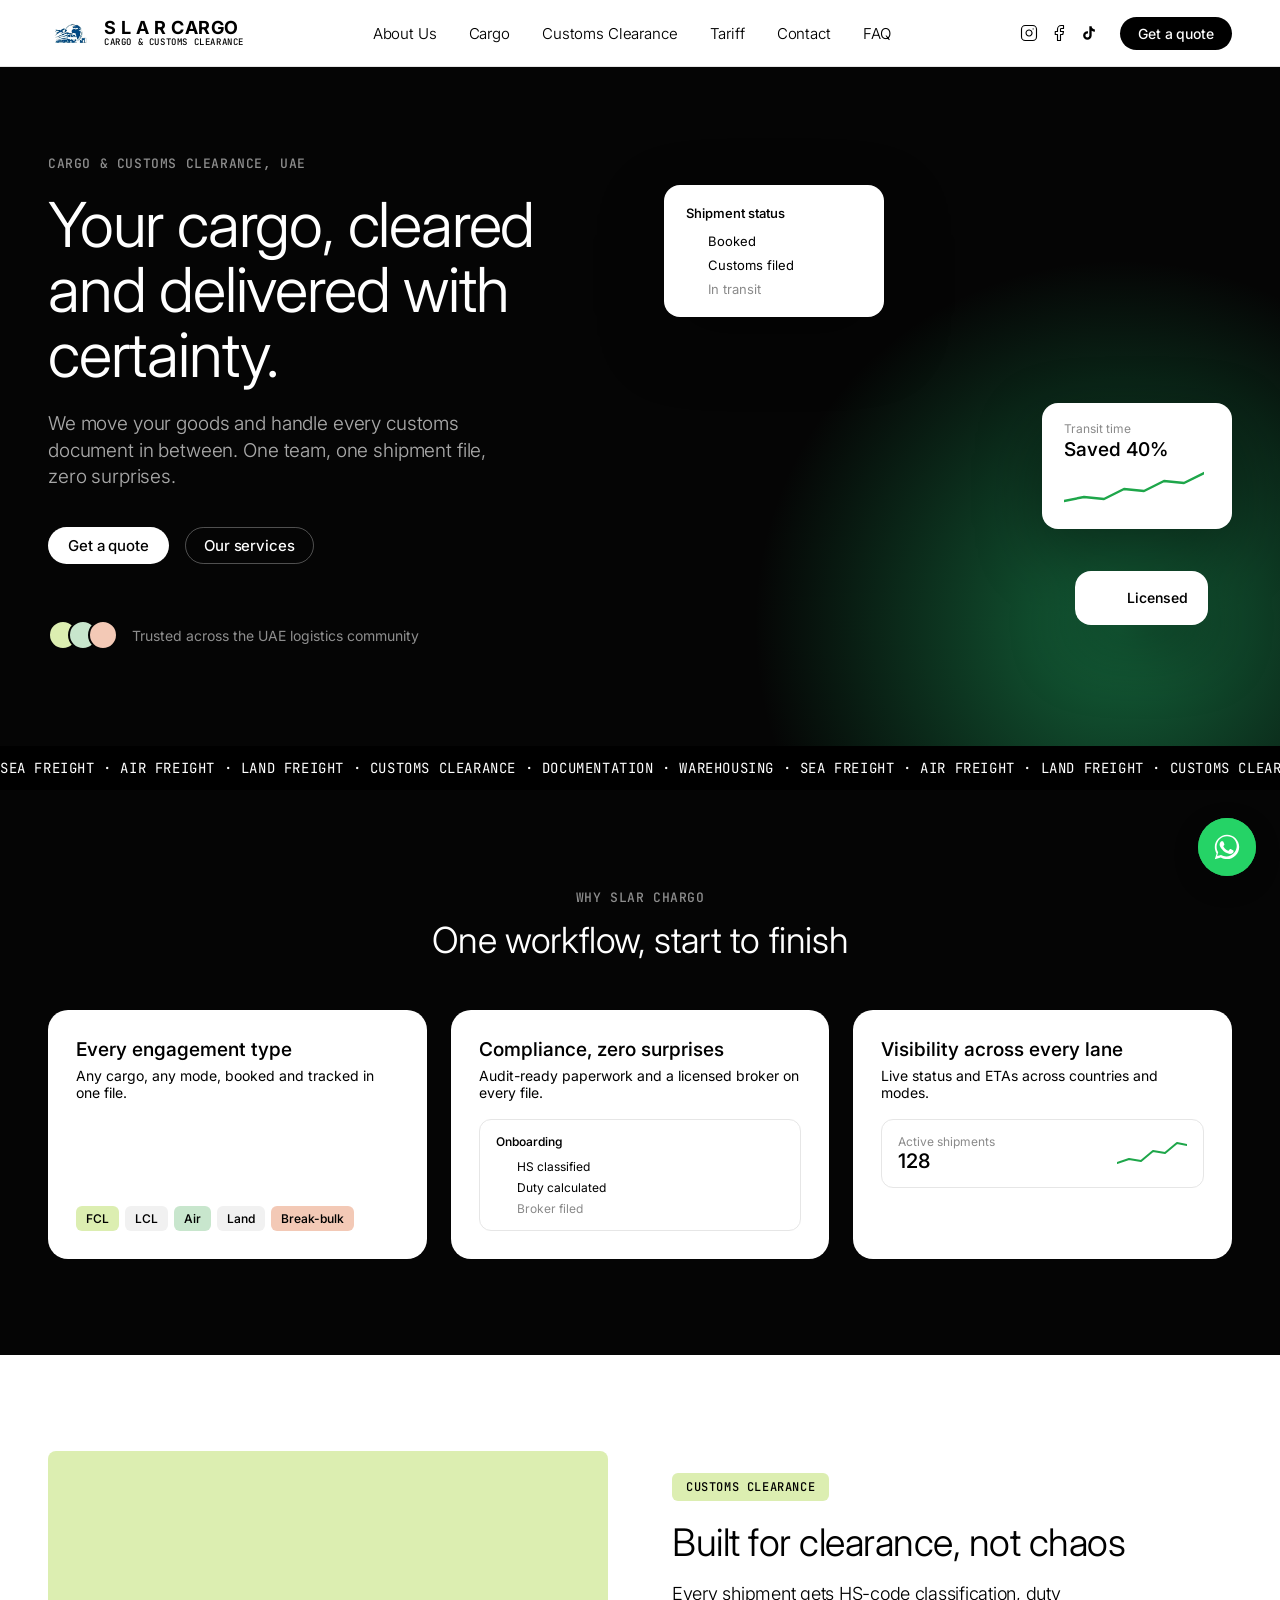
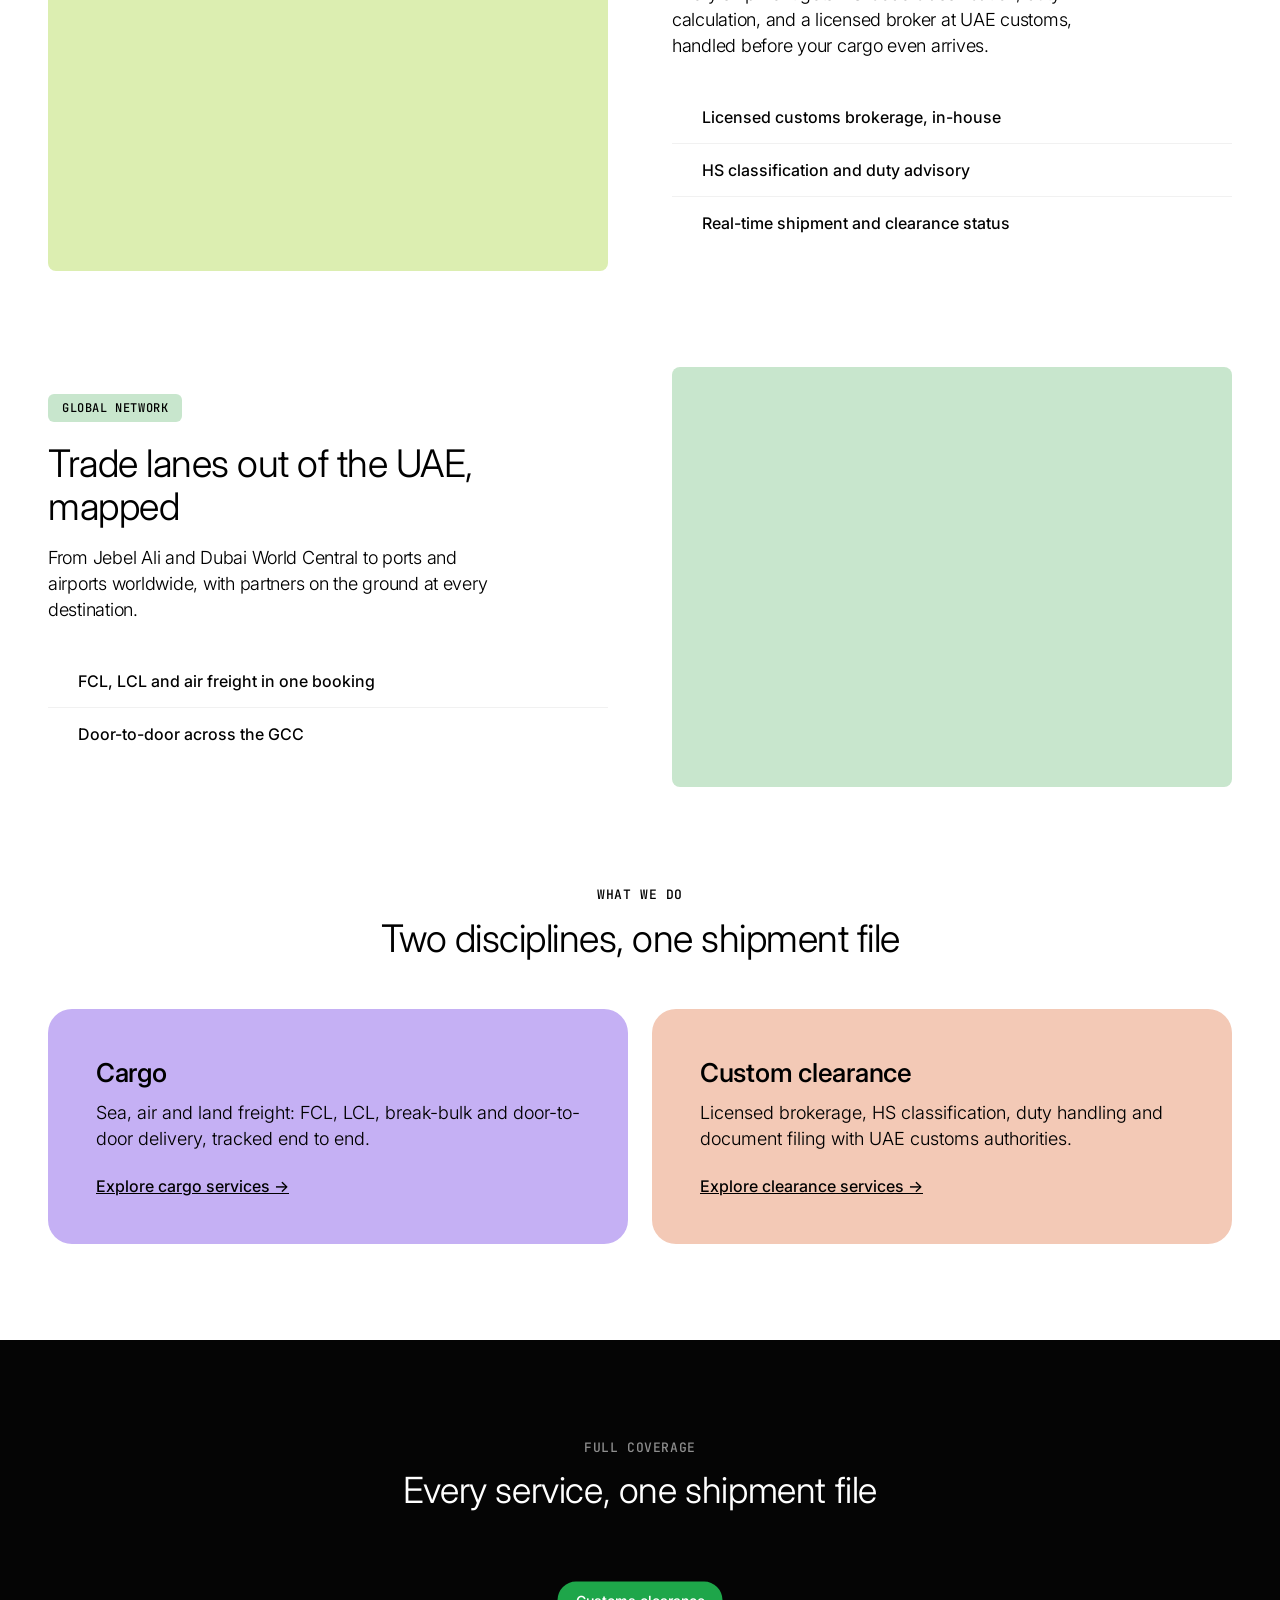
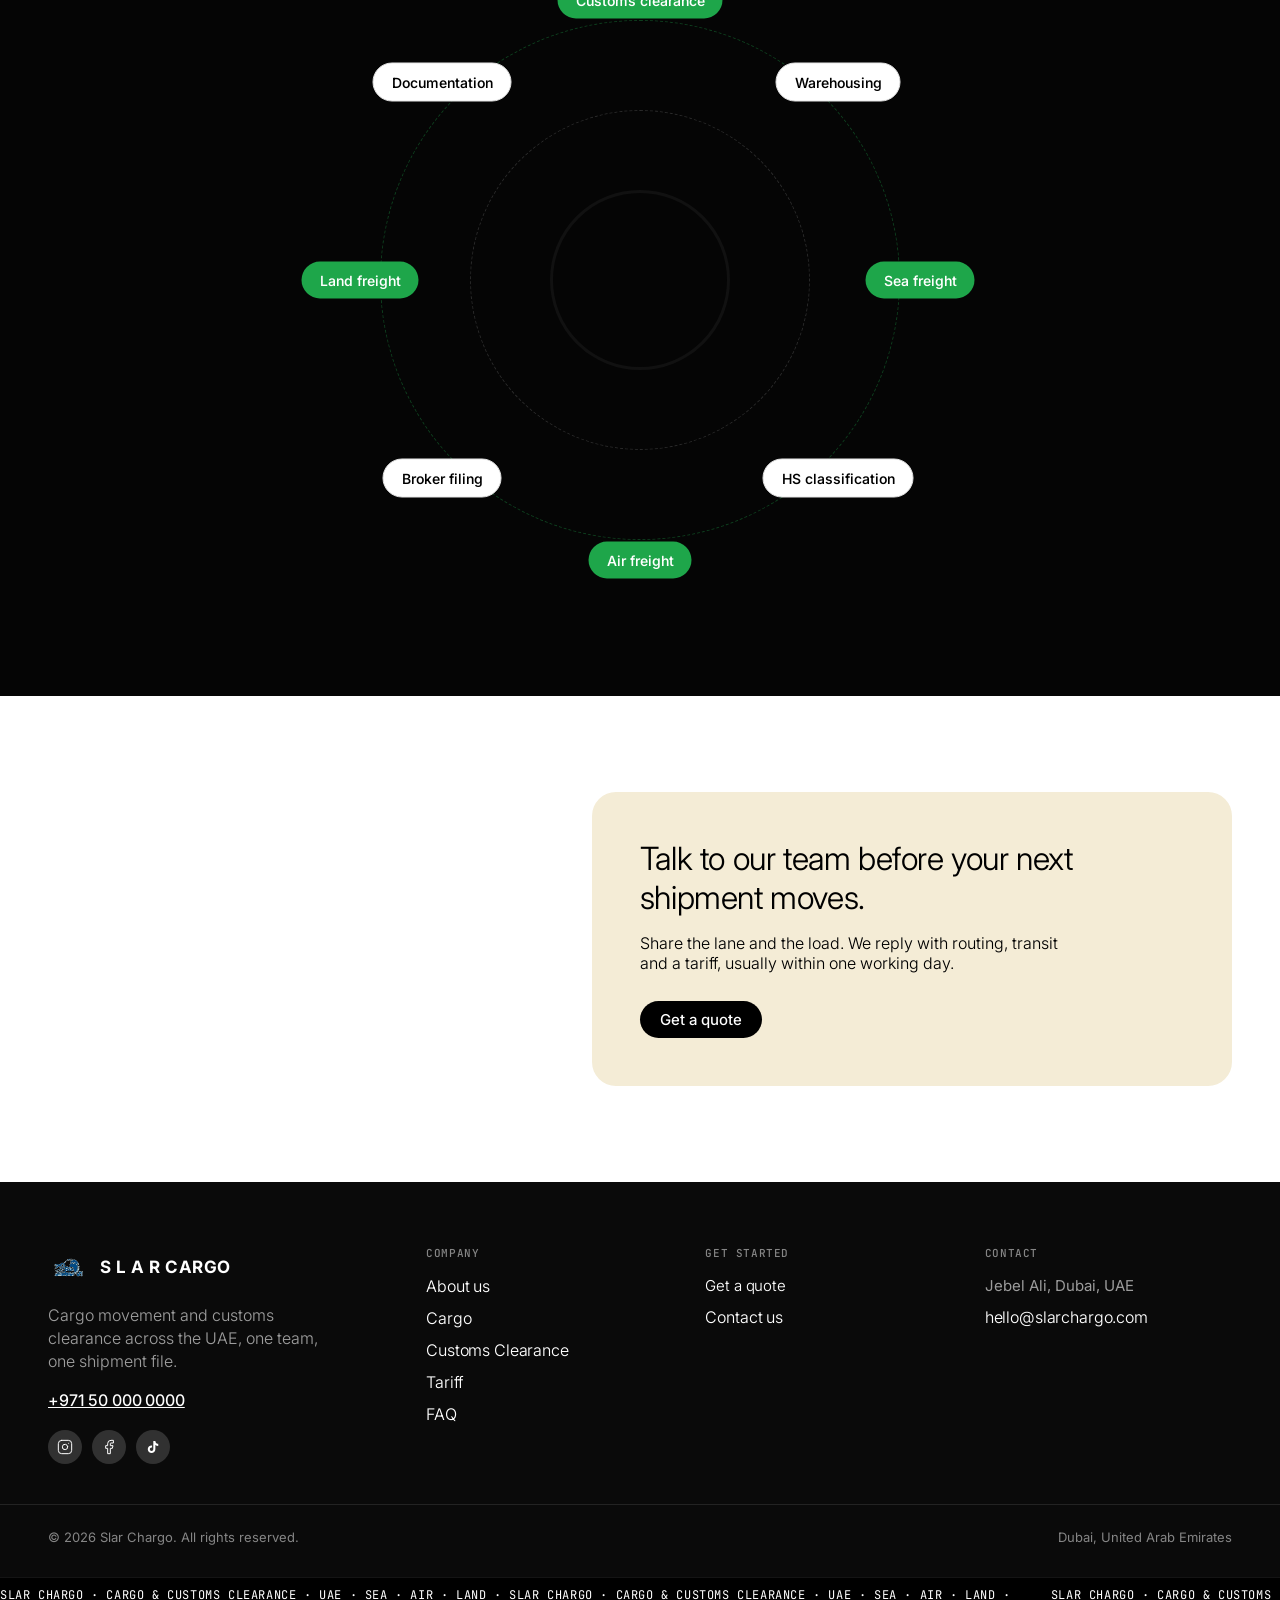
==== index.html @ 26d79491 "Slar Chargo — cargo & customs clearance site (Dubai, UAE) Static conversion of the Slar Chargo desig" ====
<!DOCTYPE html>
<html lang="en">
<head>
<meta charset="utf-8">
<meta name="viewport" content="width=device-width, initial-scale=1">
<meta http-equiv="X-UA-Compatible" content="IE=edge">

<!-- ===== Primary SEO (Google · Bing · Safari) ===== -->
<title>Slar Chargo | Cargo Shipping &amp; Customs Clearance in Dubai, UAE</title>
<meta name="description" content="Sea, air and land freight forwarding plus licensed customs clearance across Dubai and the UAE. One team, one shipment file. Get a fast quote today.">
<meta name="keywords" content="cargo Dubai, customs clearance Dubai, freight forwarder UAE, sea freight Dubai, air freight Dubai, land freight GCC, customs broker UAE, Jebel Ali cargo, import export Dubai, HS classification UAE, LCL FCL Dubai, door to door cargo UAE">
<meta name="author" content="Slar Chargo">
<meta name="robots" content="index, follow, max-image-preview:large, max-snippet:-1, max-video-preview:-1">
<meta name="googlebot" content="index, follow, max-image-preview:large, max-snippet:-1">
<meta name="bingbot" content="index, follow">
<link rel="canonical" href="https://slarcargo.com/">

<!-- Geo / local targeting -->
<meta name="geo.region" content="AE-DU">
<meta name="geo.placename" content="Dubai, United Arab Emirates">
<meta name="geo.position" content="25.011213;55.061237">
<meta name="ICBM" content="25.011213, 55.061237">

<!-- Safari / mobile web app -->
<meta name="theme-color" content="#050505">
<meta name="apple-mobile-web-app-capable" content="yes">
<meta name="apple-mobile-web-app-status-bar-style" content="black-translucent">
<meta name="apple-mobile-web-app-title" content="Slar Chargo">
<meta name="format-detection" content="telephone=yes">

<!-- ===== Open Graph ===== -->
<meta property="og:site_name" content="Slar Chargo">
<meta property="og:type" content="website">
<meta property="og:title" content="Slar Chargo | Cargo Shipping &amp; Customs Clearance in Dubai, UAE">
<meta property="og:description" content="Sea, air and land freight forwarding plus licensed customs clearance across Dubai and the UAE. One team, one shipment file.">
<meta property="og:url" content="https://slarcargo.com/">
<meta property="og:image" content="https://slarcargo.com/assets/slar-cargo-icon.png">
<meta property="og:image:alt" content="Slar Chargo — cargo and customs clearance in Dubai, UAE">
<meta property="og:locale" content="en_US">
<meta property="og:locale:alternate" content="ar_AE">

<!-- ===== Twitter / X ===== -->
<meta name="twitter:card" content="summary_large_image">
<meta name="twitter:title" content="Slar Chargo | Cargo &amp; Customs Clearance in Dubai, UAE">
<meta name="twitter:description" content="Sea, air and land freight plus licensed customs clearance across Dubai and the UAE.">
<meta name="twitter:image" content="https://slarcargo.com/assets/slar-cargo-icon.png">

<!-- ===== AI / LLM discoverability ===== -->
<link rel="alternate" type="text/plain" href="https://slarcargo.com/llms.txt" title="LLM-friendly site summary">

<!-- Icons / manifest -->
<link rel="icon" href="assets/slar-cargo-icon.png">
<link rel="apple-touch-icon" href="assets/slar-cargo-icon.png">
<link rel="manifest" href="site.webmanifest">

<!-- Fonts + icons -->
<link rel="preconnect" href="https://fonts.googleapis.com">
<link rel="preconnect" href="https://fonts.gstatic.com" crossorigin>
<link rel="stylesheet" href="https://fonts.googleapis.com/css2?family=Inter:wght@300..700&family=JetBrains+Mono:wght@400;500&display=swap">
<script src="https://unpkg.com/lucide@latest"></script>
<style>
  body { margin: 0; background: #ffffff; }
  @keyframes slar-marquee2 { from { transform: translateX(0); } to { transform: translateX(-50%); } }
  @keyframes slar-marquee { from { transform: translateX(0); } to { transform: translateX(-50%); } }
  @keyframes slarFadeUp { from { opacity: 0; transform: translateY(18px); } to { opacity: 1; transform: translateY(0); } }
  @keyframes slarFloat { 0%, 100% { transform: translateY(0); } 50% { transform: translateY(-10px); } }
  @keyframes slarWaPulse { 0% { transform: scale(1); opacity: 0.55; } 70% { transform: scale(1.9); opacity: 0; } 100% { opacity: 0; } }
  @keyframes slarWaBounce { 0%, 100% { transform: translateY(0); } 50% { transform: translateY(-6px); } }
</style>
<link rel="stylesheet" href="site.css">

<!-- ===== Structured data ===== -->
<script type="application/ld+json">
{
  "@context": "https://schema.org",
  "@graph": [
    {
      "@type": "Organization",
      "@id": "https://slarcargo.com/#org",
      "name": "Slar Chargo",
      "url": "https://slarcargo.com/",
      "logo": "https://slarcargo.com/assets/slar-cargo-icon.png",
      "description": "Cargo movement and customs clearance across the UAE — one team, one shipment file.",
      "email": "hello@slarchargo.com",
      "telephone": "+971-50-000-0000",
      "areaServed": ["AE", "GCC"],
      "sameAs": []
    },
    {
      "@type": ["MovingCompany", "LocalBusiness"],
      "@id": "https://slarcargo.com/#business",
      "name": "Slar Chargo",
      "url": "https://slarcargo.com/",
      "image": "https://slarcargo.com/assets/slar-cargo-icon.png",
      "priceRange": "$$",
      "telephone": "+971-50-000-0000",
      "email": "hello@slarchargo.com",
      "address": {
        "@type": "PostalAddress",
        "streetAddress": "Jebel Ali Free Zone",
        "addressLocality": "Dubai",
        "addressRegion": "Dubai",
        "addressCountry": "AE"
      },
      "geo": { "@type": "GeoCoordinates", "latitude": 25.011213, "longitude": 55.061237 },
      "areaServed": [
        { "@type": "City", "name": "Dubai" },
        { "@type": "Country", "name": "United Arab Emirates" }
      ]
    },
    {
      "@type": "WebSite",
      "@id": "https://slarcargo.com/#website",
      "url": "https://slarcargo.com/",
      "name": "Slar Chargo",
      "publisher": { "@id": "https://slarcargo.com/#org" },
      "inLanguage": "en"
    }
  ]
}
</script>
</head>

<body>
<div class="sc-page" style="font-family:'Inter',system-ui,sans-serif;background:#ffffff;color:#000000">

  <!-- ===== NAV ===== -->
  <nav class="sc-nav" style="position:sticky;top:0;z-index:50;background:#ffffff;border-bottom:1px solid #e6e6e6;font-family:'Inter',system-ui,sans-serif;min-height:56px;display:flex;align-items:center">
    <div style="max-width:1280px;margin:0 auto;padding:10px 48px;width:100%;box-sizing:border-box;display:flex;align-items:center;justify-content:space-between;gap:24px;flex-wrap:wrap">
      <a href="index.html" class="sc-brand" style="display:flex;align-items:center;gap:10px;text-decoration:none;color:#000000">
        <img src="assets/slar-cargo-icon-transparent.png" alt="Slar Chargo" style="width:46px;height:46px;object-fit:contain;flex-shrink:0" />
        <div style="display:flex;flex-direction:column;line-height:1.1">
          <span style="font-size:18px;font-weight:700;letter-spacing:0.5px;color:#000000">S L A R CARGO</span>
          <span style="font-family:'JetBrains Mono',monospace;font-size:9px;font-weight:500;letter-spacing:0.6px;color:#000000;text-transform:uppercase">Cargo &amp; Customs Clearance</span>
        </div>
      </a>
      <button class="sc-nav-toggle" aria-label="Toggle menu" aria-expanded="false"><span></span><span></span><span></span></button>
      <div class="sc-nav-links" style="display:flex;align-items:center;gap:32px;flex-wrap:wrap">
        <a href="about.html" style="font-size:15px;font-weight:330;letter-spacing:-0.14px;color:#000000;text-decoration:none">About Us</a>
        <a href="cargo.html" style="font-size:15px;font-weight:330;letter-spacing:-0.14px;color:#000000;text-decoration:none">Cargo</a>
        <a href="customs-clearance.html" style="font-size:15px;font-weight:330;letter-spacing:-0.14px;color:#000000;text-decoration:none">Customs Clearance</a>
        <a href="tariff.html" style="font-size:15px;font-weight:330;letter-spacing:-0.14px;color:#000000;text-decoration:none">Tariff</a>
        <a href="contact.html" style="font-size:15px;font-weight:330;letter-spacing:-0.14px;color:#000000;text-decoration:none">Contact</a>
        <a href="faq.html" style="font-size:15px;font-weight:330;letter-spacing:-0.14px;color:#000000;text-decoration:none">FAQ</a>
      </div>
      <div class="sc-nav-actions" style="display:flex;align-items:center;gap:22px">
        <div style="display:flex;align-items:center;gap:12px">
          <a href="#" target="_blank" rel="noopener" aria-label="Instagram" style="color:#000000;display:flex"><svg width="18" height="18" viewBox="0 0 24 24" fill="none" stroke="currentColor" stroke-width="1.5" stroke-linecap="round" stroke-linejoin="round"><rect x="2" y="2" width="20" height="20" rx="5" ry="5"></rect><path d="M16 11.37A4 4 0 1 1 12.63 8 4 4 0 0 1 16 11.37z"></path><line x1="17.5" y1="6.5" x2="17.51" y2="6.5"></line></svg></a>
          <a href="#" target="_blank" rel="noopener" aria-label="Facebook" style="color:#000000;display:flex"><svg width="18" height="18" viewBox="0 0 24 24" fill="none" stroke="currentColor" stroke-width="1.5" stroke-linecap="round" stroke-linejoin="round"><path d="M18 2h-3a5 5 0 0 0-5 5v3H7v4h3v8h4v-8h3l1-4h-4V7a1 1 0 0 1 1-1h3z"></path></svg></a>
          <a href="#" target="_blank" rel="noopener" aria-label="TikTok" style="color:#000000;display:flex"><svg width="18" height="18" viewBox="0 0 24 24" fill="currentColor"><path d="M16.6 5.82s.51.5 0 0A4.278 4.278 0 0 1 15.54 3h-3.09v12.4a2.592 2.592 0 0 1-2.59 2.5c-1.42 0-2.6-1.16-2.6-2.6 0-1.72 1.66-3.01 3.37-2.48V9.66c-3.45-.46-6.47 2.22-6.47 5.64 0 3.33 2.76 5.7 5.69 5.7 3.14 0 5.69-2.55 5.69-5.7V9.01a7.35 7.35 0 0 0 4.3 1.38V7.3s-1.88.09-3.24-1.48z"></path></svg></a>
        </div>
        <a href="quote.html" style="display:inline-flex;align-items:center;background:#000000;color:#ffffff;padding:8px 18px;border-radius:50px;font-size:14px;font-weight:480;letter-spacing:-0.1px;text-decoration:none;white-space:nowrap">Get a quote</a>
      </div>
    </div>
  </nav>

  <!-- ===== HERO ===== -->
  <section style="position:relative;overflow:hidden;background:#050505;padding:88px 48px 96px">
    <div style="position:absolute;right:-220px;bottom:-260px;width:760px;height:760px;border-radius:9999px;background:radial-gradient(circle, rgba(35,190,110,0.5), rgba(35,190,110,0) 68%);pointer-events:none"></div>
    <div style="max-width:1280px;margin:0 auto;position:relative;display:grid;grid-template-columns:1fr 1fr;gap:48px;align-items:center">
      <div style="animation:slarFadeUp 0.7s ease both">
        <div style="font-family:'JetBrains Mono',monospace;font-size:13px;font-weight:500;letter-spacing:0.6px;text-transform:uppercase;color:rgba(255,255,255,0.55);margin-bottom:20px">Cargo &amp; Customs Clearance, UAE</div>
        <h1 style="font-size:62px;font-weight:340;line-height:1.05;letter-spacing:-1.2px;color:#ffffff;margin:0 0 24px;max-width:560px">Your cargo, cleared and delivered with certainty.</h1>
        <p style="font-size:19px;font-weight:330;line-height:1.4;letter-spacing:-0.14px;color:rgba(255,255,255,0.65);max-width:460px;margin:0 0 36px">We move your goods and handle every customs document in between. One team, one shipment file, zero surprises.</p>
        <div style="display:flex;gap:16px;flex-wrap:wrap">
          <a href="quote.html" style="background:#ffffff;color:#000000;padding:9px 20px;border-radius:50px;font-size:15px;font-weight:480;letter-spacing:-0.1px;text-decoration:none">Get a quote</a>
          <a href="cargo.html" style="background:transparent;color:#ffffff;padding:8px 18px;border-radius:50px;font-size:15px;font-weight:480;letter-spacing:-0.1px;text-decoration:none;border:1px solid rgba(255,255,255,0.3)">Our services</a>
        </div>
        <div style="margin-top:56px;display:flex;align-items:center;gap:14px">
          <div style="display:flex">
            <div style="width:30px;height:30px;border-radius:9999px;background:#dceeb1;border:2px solid #050505;display:flex;align-items:center;justify-content:center"><i data-lucide="ship" style="width:14px;height:14px;color:#050505"></i></div>
            <div style="width:30px;height:30px;border-radius:9999px;background:#c8e6cd;border:2px solid #050505;margin-left:-10px;display:flex;align-items:center;justify-content:center"><i data-lucide="stamp" style="width:14px;height:14px;color:#050505"></i></div>
            <div style="width:30px;height:30px;border-radius:9999px;background:#f3c9b6;border:2px solid #050505;margin-left:-10px;display:flex;align-items:center;justify-content:center"><i data-lucide="truck" style="width:14px;height:14px;color:#050505"></i></div>
          </div>
          <span style="font-size:14px;color:rgba(255,255,255,0.55)">Trusted across the UAE logistics community</span>
        </div>
      </div>
      <div style="position:relative;height:460px;animation:slarFadeUp 0.9s ease both;animation-delay:0.12s">
        <div style="position:absolute;inset:36px 40px 36px 10px;border-radius:24px;overflow:hidden">
          <img src="https://images.unsplash.com/photo-1494412574643-ff11b0a5c1c3?w=1200&q=80&auto=format&fit=crop" onerror="this.style.display='none'" alt="Container port, UAE" style="width:100%;height:100%;object-fit:cover;display:block;filter:brightness(0.85)" />
        </div>
        <div style="position:absolute;top:12px;left:0;background:#ffffff;border-radius:16px;padding:20px 22px;width:220px;box-shadow:0 24px 64px rgba(0,0,0,0.35);animation:slarFloat 5s ease-in-out infinite">
          <div style="font-size:13px;font-weight:540;margin-bottom:12px;white-space:nowrap">Shipment status</div>
          <div style="display:flex;flex-direction:column;gap:8px">
            <div style="display:flex;align-items:center;gap:8px"><i data-lucide="check-circle-2" style="width:14px;height:14px;color:#1ea64a;flex-shrink:0"></i><span style="font-size:13px;color:#000000;white-space:nowrap">Booked</span></div>
            <div style="display:flex;align-items:center;gap:8px"><i data-lucide="check-circle-2" style="width:14px;height:14px;color:#1ea64a;flex-shrink:0"></i><span style="font-size:13px;color:#000000;white-space:nowrap">Customs filed</span></div>
            <div style="display:flex;align-items:center;gap:8px"><i data-lucide="circle" style="width:14px;height:14px;color:#c9c9c9;flex-shrink:0"></i><span style="font-size:13px;color:#8a8a8a;white-space:nowrap">In transit</span></div>
          </div>
        </div>
        <div style="position:absolute;top:230px;right:0;background:#ffffff;border-radius:16px;padding:18px 22px;width:190px;box-shadow:0 24px 64px rgba(0,0,0,0.35);animation:slarFloat 6s ease-in-out infinite;animation-delay:0.4s">
          <div style="font-size:12px;color:#8a8a8a;margin-bottom:2px">Transit time</div>
          <div style="font-size:19px;font-weight:540;margin-bottom:10px">Saved 40%</div>
          <svg width="140" height="36" viewBox="0 0 140 36" fill="none"><polyline points="0,30 20,26 40,28 60,18 80,20 100,10 120,12 140,2" stroke="#1ea64a" stroke-width="2.5" fill="none" stroke-linecap="round" stroke-linejoin="round"></polyline></svg>
        </div>
        <div style="position:absolute;bottom:8px;right:24px;background:#ffffff;border-radius:16px;padding:16px 20px;box-shadow:0 24px 64px rgba(0,0,0,0.35);display:flex;align-items:center;gap:10px;animation:slarFloat 5.5s ease-in-out infinite;animation-delay:0.2s">
          <i data-lucide="badge-check" style="width:22px;height:22px;color:#1ea64a"></i>
          <span style="font-size:14px;font-weight:540">Licensed</span>
        </div>
      </div>
    </div>
  </section>

  <!-- ===== MARQUEE ===== -->
  <div style="background:#000000;height:44px;display:flex;align-items:center;overflow:hidden;white-space:nowrap">
    <div style="display:flex;animation:slar-marquee2 24s linear infinite;flex-shrink:0">
      <span style="font-family:'JetBrains Mono',monospace;font-size:14px;letter-spacing:0.6px;color:#ffffff;text-transform:uppercase;padding-right:48px">SEA FREIGHT · AIR FREIGHT · LAND FREIGHT · CUSTOMS CLEARANCE · DOCUMENTATION · WAREHOUSING · SEA FREIGHT · AIR FREIGHT · LAND FREIGHT · CUSTOMS CLEARANCE · DOCUMENTATION · WAREHOUSING ·</span>
      <span style="font-family:'JetBrains Mono',monospace;font-size:14px;letter-spacing:0.6px;color:#ffffff;text-transform:uppercase;padding-right:48px">SEA FREIGHT · AIR FREIGHT · LAND FREIGHT · CUSTOMS CLEARANCE · DOCUMENTATION · WAREHOUSING · SEA FREIGHT · AIR FREIGHT · LAND FREIGHT · CUSTOMS CLEARANCE · DOCUMENTATION · WAREHOUSING ·</span>
    </div>
  </div>

  <!-- ===== WHY / ONE WORKFLOW ===== -->
  <section style="background:#050505;padding:96px 48px">
    <div style="max-width:1280px;margin:0 auto">
      <div style="text-align:center;margin-bottom:48px">
        <span style="font-family:'JetBrains Mono',monospace;font-size:13px;font-weight:500;letter-spacing:0.6px;text-transform:uppercase;color:rgba(255,255,255,0.55)">Why Slar Chargo</span>
        <h2 style="font-size:36px;font-weight:340;letter-spacing:-0.4px;margin:12px 0 0;color:#ffffff">One workflow, start to finish</h2>
      </div>
      <div style="display:grid;grid-template-columns:1fr 1fr 1fr;gap:24px">
        <div style="background:#ffffff;border-radius:20px;padding:28px;min-height:220px;display:flex;flex-direction:column;justify-content:space-between">
          <div>
            <div style="font-size:19px;font-weight:540;margin-bottom:6px">Every engagement type</div>
            <div style="font-size:14px;color:#000000">Any cargo, any mode, booked and tracked in one file.</div>
          </div>
          <div style="display:flex;flex-wrap:wrap;gap:6px;margin-top:16px">
            <span style="background:#dceeb1;padding:5px 10px;border-radius:6px;font-size:12px;font-weight:540">FCL</span>
            <span style="background:#f1f1f1;padding:5px 10px;border-radius:6px;font-size:12px;font-weight:540">LCL</span>
            <span style="background:#c8e6cd;padding:5px 10px;border-radius:6px;font-size:12px;font-weight:540">Air</span>
            <span style="background:#f1f1f1;padding:5px 10px;border-radius:6px;font-size:12px;font-weight:540">Land</span>
            <span style="background:#f3c9b6;padding:5px 10px;border-radius:6px;font-size:12px;font-weight:540">Break-bulk</span>
          </div>
        </div>
        <div style="background:#ffffff;border-radius:20px;padding:28px;min-height:220px">
          <div style="font-size:19px;font-weight:540;margin-bottom:6px">Compliance, zero surprises</div>
          <div style="font-size:14px;color:#000000;margin-bottom:18px">Audit-ready paperwork and a licensed broker on every file.</div>
          <div style="border:1px solid #e6e6e6;border-radius:12px;padding:14px 16px">
            <div style="font-size:12px;font-weight:540;margin-bottom:10px">Onboarding</div>
            <div style="display:flex;flex-direction:column;gap:6px">
              <div style="display:flex;align-items:center;gap:8px"><i data-lucide="check-circle-2" style="width:13px;height:13px;color:#1ea64a"></i><span style="font-size:12px">HS classified</span></div>
              <div style="display:flex;align-items:center;gap:8px"><i data-lucide="check-circle-2" style="width:13px;height:13px;color:#1ea64a"></i><span style="font-size:12px">Duty calculated</span></div>
              <div style="display:flex;align-items:center;gap:8px"><i data-lucide="circle" style="width:13px;height:13px;color:#c9c9c9"></i><span style="font-size:12px;color:#8a8a8a">Broker filed</span></div>
            </div>
          </div>
        </div>
        <div style="background:#ffffff;border-radius:20px;padding:28px;min-height:220px">
          <div style="font-size:19px;font-weight:540;margin-bottom:6px">Visibility across every lane</div>
          <div style="font-size:14px;color:#000000;margin-bottom:18px">Live status and ETAs across countries and modes.</div>
          <div style="border:1px solid #e6e6e6;border-radius:12px;padding:14px 16px;display:flex;align-items:center;justify-content:space-between">
            <div>
              <div style="font-size:12px;color:#8a8a8a">Active shipments</div>
              <div style="font-size:20px;font-weight:540">128</div>
            </div>
            <svg width="70" height="30" viewBox="0 0 70 30" fill="none"><polyline points="0,24 12,20 24,22 36,12 48,14 60,4 70,6" stroke="#1ea64a" stroke-width="2" fill="none" stroke-linecap="round" stroke-linejoin="round"></polyline></svg>
          </div>
        </div>
      </div>
    </div>
  </section>

  <!-- ===== CUSTOMS FEATURE ===== -->
  <section style="max-width:1280px;margin:0 auto;padding:96px 48px;display:grid;grid-template-columns:1fr 1fr;gap:64px;align-items:center">
    <div style="width:100%;height:420px;border-radius:8px;overflow:hidden;background:#dceeb1"><img src="https://images.unsplash.com/photo-1450101499163-c8848c66ca85?w=1200&q=80&auto=format&fit=crop" onerror="this.style.display='none'" alt="Clearance documents at UAE customs desk" style="width:100%;height:100%;object-fit:cover;display:block" /></div>
    <div>
      <span style="display:inline-block;background:#dceeb1;padding:6px 14px;border-radius:6px;font-family:'JetBrains Mono',monospace;font-size:12px;font-weight:500;letter-spacing:0.6px;text-transform:uppercase;margin-bottom:20px">Customs Clearance</span>
      <h2 style="font-size:38px;font-weight:340;letter-spacing:-0.5px;line-height:1.15;margin:0 0 16px">Built for clearance, not chaos</h2>
      <p style="font-size:18px;font-weight:320;line-height:1.45;letter-spacing:-0.26px;color:#000000;margin:0 0 32px;max-width:460px">Every shipment gets HS-code classification, duty calculation, and a licensed broker at UAE customs, handled before your cargo even arrives.</p>
      <div style="display:flex;flex-direction:column">
        <div style="display:flex;align-items:center;gap:12px;padding:16px 0;border-bottom:1px solid #f1f1f1">
          <i data-lucide="check" style="width:18px;height:18px;stroke-width:2;color:#1ea64a;flex-shrink:0"></i>
          <span style="font-size:16px;font-weight:480">Licensed customs brokerage, in-house</span>
        </div>
        <div style="display:flex;align-items:center;gap:12px;padding:16px 0;border-bottom:1px solid #f1f1f1">
          <i data-lucide="check" style="width:18px;height:18px;stroke-width:2;color:#1ea64a;flex-shrink:0"></i>
          <span style="font-size:16px;font-weight:480">HS classification and duty advisory</span>
        </div>
        <div style="display:flex;align-items:center;gap:12px;padding:16px 0">
          <i data-lucide="check" style="width:18px;height:18px;stroke-width:2;color:#1ea64a;flex-shrink:0"></i>
          <span style="font-size:16px;font-weight:480">Real-time shipment and clearance status</span>
        </div>
      </div>
    </div>
  </section>

  <!-- ===== GLOBAL NETWORK ===== -->
  <section style="max-width:1280px;margin:0 auto;padding:0 48px 96px;display:grid;grid-template-columns:1fr 1fr;gap:64px;align-items:center">
    <div>
      <span style="display:inline-block;background:#c8e6cd;padding:6px 14px;border-radius:6px;font-family:'JetBrains Mono',monospace;font-size:12px;font-weight:500;letter-spacing:0.6px;text-transform:uppercase;margin-bottom:20px">Global Network</span>
      <h2 style="font-size:38px;font-weight:340;letter-spacing:-0.5px;line-height:1.15;margin:0 0 16px">Trade lanes out of the UAE, mapped</h2>
      <p style="font-size:18px;font-weight:320;line-height:1.45;letter-spacing:-0.26px;color:#000000;margin:0 0 32px;max-width:460px">From Jebel Ali and Dubai World Central to ports and airports worldwide, with partners on the ground at every destination.</p>
      <div style="display:flex;flex-direction:column">
        <div style="display:flex;align-items:center;gap:12px;padding:16px 0;border-bottom:1px solid #f1f1f1">
          <i data-lucide="check" style="width:18px;height:18px;stroke-width:2;color:#1ea64a;flex-shrink:0"></i>
          <span style="font-size:16px;font-weight:480">FCL, LCL and air freight in one booking</span>
        </div>
        <div style="display:flex;align-items:center;gap:12px;padding:16px 0">
          <i data-lucide="check" style="width:18px;height:18px;stroke-width:2;color:#1ea64a;flex-shrink:0"></i>
          <span style="font-size:16px;font-weight:480">Door-to-door across the GCC</span>
        </div>
      </div>
    </div>
    <div style="width:100%;height:420px;border-radius:8px;overflow:hidden;background:#c8e6cd"><img src="https://images.unsplash.com/photo-1524661135-423995f22d0b?w=1200&q=80&auto=format&fit=crop" onerror="this.style.display='none'" alt="Trade lane map, UAE origin" style="width:100%;height:100%;object-fit:cover;display:block" /></div>
  </section>

  <!-- ===== TWO DISCIPLINES ===== -->
  <section style="max-width:1280px;margin:0 auto;padding:0 48px 96px">
    <div style="text-align:center;margin-bottom:48px">
      <span style="font-family:'JetBrains Mono',monospace;font-size:13px;font-weight:500;letter-spacing:0.6px;text-transform:uppercase">What we do</span>
      <h2 style="font-size:38px;font-weight:340;letter-spacing:-0.5px;margin:12px 0 0">Two disciplines, one shipment file</h2>
    </div>
    <div style="display:grid;grid-template-columns:1fr 1fr;gap:24px">
      <div style="background:#c5b0f4;border-radius:24px;padding:48px">
        <i data-lucide="anchor" style="width:32px;height:32px;stroke-width:1.5;margin-bottom:24px"></i>
        <div style="font-size:26px;font-weight:540;letter-spacing:-0.26px;margin-bottom:12px">Cargo</div>
        <p style="font-size:18px;font-weight:320;line-height:1.45;color:#000000;margin:0 0 24px">Sea, air and land freight: FCL, LCL, break-bulk and door-to-door delivery, tracked end to end.</p>
        <a href="cargo.html" style="font-size:16px;font-weight:480;color:#000000">Explore cargo services →</a>
      </div>
      <div style="background:#f3c9b6;border-radius:24px;padding:48px">
        <i data-lucide="stamp" style="width:32px;height:32px;stroke-width:1.5;margin-bottom:24px"></i>
        <div style="font-size:26px;font-weight:540;letter-spacing:-0.26px;margin-bottom:12px">Custom clearance</div>
        <p style="font-size:18px;font-weight:320;line-height:1.45;color:#000000;margin:0 0 24px">Licensed brokerage, HS classification, duty handling and document filing with UAE customs authorities.</p>
        <a href="customs-clearance.html" style="font-size:16px;font-weight:480;color:#000000">Explore clearance services →</a>
      </div>
    </div>
  </section>

  <!-- ===== COVERAGE CIRCLE ===== -->
  <section style="background:#050505;padding:96px 48px;overflow:hidden">
    <div style="max-width:1280px;margin:0 auto;text-align:center">
      <span style="font-family:'JetBrains Mono',monospace;font-size:13px;font-weight:500;letter-spacing:0.6px;text-transform:uppercase;color:rgba(255,255,255,0.55)">Full coverage</span>
      <h2 style="font-size:36px;font-weight:340;letter-spacing:-0.4px;margin:12px 0 48px;color:#ffffff">Every service, one shipment file</h2>
      <div style="position:relative;width:640px;height:640px;margin:0 auto;max-width:100%">
        <div style="position:absolute;top:50%;left:50%;transform:translate(-50%,-50%);width:520px;height:520px;border-radius:9999px;border:1px dashed rgba(30,166,74,0.35)"></div>
        <div style="position:absolute;top:50%;left:50%;transform:translate(-50%,-50%);width:340px;height:340px;border-radius:9999px;border:1px dashed rgba(255,255,255,0.15)"></div>
        <div style="position:absolute;top:50%;left:50%;transform:translate(-50%,-50%);width:180px;height:180px;border-radius:9999px;overflow:hidden;border:3px solid #111111"><img src="https://images.unsplash.com/photo-1522071820081-009f0129c71c?w=600&q=80&auto=format&fit=crop" onerror="this.style.display='none'" alt="Slar Chargo operations team" style="width:100%;height:100%;object-fit:cover;display:block" /></div>
        <div style="position:absolute;top:320px;left:600px;transform:translate(-50%,-50%);background:#1ea64a;color:#ffffff;padding:10px 18px;border-radius:9999px;font-size:14px;font-weight:540;white-space:nowrap">Sea freight</div>
        <div style="position:absolute;top:518px;left:518px;transform:translate(-50%,-50%);background:#ffffff;color:#000000;padding:10px 18px;border-radius:9999px;font-size:14px;font-weight:540;white-space:nowrap;border:1px solid #e6e6e6">HS classification</div>
        <div style="position:absolute;top:600px;left:320px;transform:translate(-50%,-50%);background:#1ea64a;color:#ffffff;padding:10px 18px;border-radius:9999px;font-size:14px;font-weight:540;white-space:nowrap">Air freight</div>
        <div style="position:absolute;top:518px;left:122px;transform:translate(-50%,-50%);background:#ffffff;color:#000000;padding:10px 18px;border-radius:9999px;font-size:14px;font-weight:540;white-space:nowrap;border:1px solid #e6e6e6">Broker filing</div>
        <div style="position:absolute;top:320px;left:40px;transform:translate(-50%,-50%);background:#1ea64a;color:#ffffff;padding:10px 18px;border-radius:9999px;font-size:14px;font-weight:540;white-space:nowrap">Land freight</div>
        <div style="position:absolute;top:122px;left:122px;transform:translate(-50%,-50%);background:#ffffff;color:#000000;padding:10px 18px;border-radius:9999px;font-size:14px;font-weight:540;white-space:nowrap;border:1px solid #e6e6e6">Documentation</div>
        <div style="position:absolute;top:40px;left:320px;transform:translate(-50%,-50%);background:#1ea64a;color:#ffffff;padding:10px 18px;border-radius:9999px;font-size:14px;font-weight:540;white-space:nowrap">Customs clearance</div>
        <div style="position:absolute;top:122px;left:518px;transform:translate(-50%,-50%);background:#ffffff;color:#000000;padding:10px 18px;border-radius:9999px;font-size:14px;font-weight:540;white-space:nowrap;border:1px solid #e6e6e6">Warehousing</div>
      </div>
    </div>
  </section>

  <!-- ===== CTA ===== -->
  <section style="max-width:1280px;margin:0 auto;padding:96px 48px;display:grid;grid-template-columns:0.9fr 1.1fr;gap:20px;align-items:stretch">
    <div style="position:relative;border-radius:24px;overflow:hidden">
      <img src="https://images.unsplash.com/photo-1553413077-190dd305871c?w=1000&q=80&auto=format&fit=crop" onerror="this.style.display='none'" alt="Slar Chargo warehouse team" style="width:100%;height:100%;min-height:280px;object-fit:cover;display:block" />
    </div>
    <div style="background:#f4ecd6;border-radius:24px;padding:48px;display:flex;flex-direction:column;justify-content:center">
      <h2 style="font-size:32px;font-weight:340;letter-spacing:-0.4px;line-height:1.2;margin:0 0 16px">Talk to our team before your next shipment moves.</h2>
      <p style="font-size:16px;font-weight:320;color:#000000;margin:0 0 28px;max-width:420px">Share the lane and the load. We reply with routing, transit and a tariff, usually within one working day.</p>
      <a href="quote.html" style="display:inline-block;width:fit-content;background:#000000;color:#ffffff;padding:9px 20px;border-radius:50px;font-size:15px;font-weight:480;text-decoration:none">Get a quote</a>
    </div>
  </section>

  <!-- ===== FOOTER ===== -->
  <footer style="font-family:'Inter',system-ui,sans-serif;background:#0a0a0a;color:#ffffff">
    <div style="max-width:1280px;margin:0 auto;padding:64px 48px 40px;display:grid;grid-template-columns:1.4fr 1fr 1fr 1fr;gap:32px">
      <div>
        <a href="index.html" style="display:flex;align-items:center;gap:10px;text-decoration:none;color:#ffffff;margin-bottom:16px">
          <img src="assets/slar-cargo-icon-transparent.png" alt="Slar Chargo" style="width:42px;height:42px;object-fit:contain;flex-shrink:0" />
          <span style="font-size:17px;font-weight:700;letter-spacing:0.5px">S L A R CARGO</span>
        </a>
        <p style="font-size:16px;font-weight:320;line-height:1.45;color:rgba(255,255,255,0.6);max-width:280px;margin:0 0 16px">Cargo movement and customs clearance across the UAE, one team, one shipment file.</p>
        <a href="https://wa.me/971500000000" style="font-size:16px;font-weight:480;letter-spacing:-0.14px;color:#ffffff;display:block;margin-bottom:20px">+971 50 000 0000</a>
        <div style="display:flex;align-items:center;gap:10px">
          <a href="#" target="_blank" rel="noopener" aria-label="Instagram" style="width:34px;height:34px;border-radius:9999px;background:rgba(255,255,255,0.16);display:flex;align-items:center;justify-content:center;color:#ffffff"><svg width="16" height="16" viewBox="0 0 24 24" fill="none" stroke="currentColor" stroke-width="1.5" stroke-linecap="round" stroke-linejoin="round"><rect x="2" y="2" width="20" height="20" rx="5" ry="5"></rect><path d="M16 11.37A4 4 0 1 1 12.63 8 4 4 0 0 1 16 11.37z"></path><line x1="17.5" y1="6.5" x2="17.51" y2="6.5"></line></svg></a>
          <a href="#" target="_blank" rel="noopener" aria-label="Facebook" style="width:34px;height:34px;border-radius:9999px;background:rgba(255,255,255,0.16);display:flex;align-items:center;justify-content:center;color:#ffffff"><svg width="16" height="16" viewBox="0 0 24 24" fill="none" stroke="currentColor" stroke-width="1.5" stroke-linecap="round" stroke-linejoin="round"><path d="M18 2h-3a5 5 0 0 0-5 5v3H7v4h3v8h4v-8h3l1-4h-4V7a1 1 0 0 1 1-1h3z"></path></svg></a>
          <a href="#" target="_blank" rel="noopener" aria-label="TikTok" style="width:34px;height:34px;border-radius:9999px;background:rgba(255,255,255,0.16);display:flex;align-items:center;justify-content:center;color:#ffffff"><svg width="16" height="16" viewBox="0 0 24 24" fill="currentColor"><path d="M16.6 5.82s.51.5 0 0A4.278 4.278 0 0 1 15.54 3h-3.09v12.4a2.592 2.592 0 0 1-2.59 2.5c-1.42 0-2.6-1.16-2.6-2.6 0-1.72 1.66-3.01 3.37-2.48V9.66c-3.45-.46-6.47 2.22-6.47 5.64 0 3.33 2.76 5.7 5.69 5.7 3.14 0 5.69-2.55 5.69-5.7V9.01a7.35 7.35 0 0 0 4.3 1.38V7.3s-1.88.09-3.24-1.48z"></path></svg></a>
        </div>
      </div>
      <div>
        <div style="font-family:'JetBrains Mono',monospace;font-size:11px;font-weight:500;letter-spacing:0.6px;text-transform:uppercase;color:rgba(255,255,255,0.5);margin-bottom:16px">Company</div>
        <div style="display:flex;flex-direction:column;gap:12px">
          <a href="about.html" style="font-size:16px;font-weight:330;letter-spacing:-0.14px;color:#ffffff;text-decoration:none">About us</a>
          <a href="cargo.html" style="font-size:16px;font-weight:330;letter-spacing:-0.14px;color:#ffffff;text-decoration:none">Cargo</a>
          <a href="customs-clearance.html" style="font-size:16px;font-weight:330;letter-spacing:-0.14px;color:#ffffff;text-decoration:none">Customs Clearance</a>
          <a href="tariff.html" style="font-size:16px;font-weight:330;letter-spacing:-0.14px;color:#ffffff;text-decoration:none">Tariff</a>
          <a href="faq.html" style="font-size:16px;font-weight:330;letter-spacing:-0.14px;color:#ffffff;text-decoration:none">FAQ</a>
        </div>
      </div>
      <div>
        <div style="font-family:'JetBrains Mono',monospace;font-size:11px;font-weight:500;letter-spacing:0.6px;text-transform:uppercase;color:rgba(255,255,255,0.5);margin-bottom:16px">Get started</div>
        <div style="display:flex;flex-direction:column;gap:12px">
          <a href="quote.html" style="font-size:15px;font-weight:330;letter-spacing:-0.14px;color:#ffffff;text-decoration:none">Get a quote</a>
          <a href="contact.html" style="font-size:16px;font-weight:330;letter-spacing:-0.14px;color:#ffffff;text-decoration:none">Contact us</a>
        </div>
      </div>
      <div>
        <div style="font-family:'JetBrains Mono',monospace;font-size:11px;font-weight:500;letter-spacing:0.6px;text-transform:uppercase;color:rgba(255,255,255,0.5);margin-bottom:16px">Contact</div>
        <div style="display:flex;flex-direction:column;gap:12px">
          <span style="font-size:15px;color:rgba(255,255,255,0.6)">Jebel Ali, Dubai, UAE</span>
          <a href="mailto:hello@slarchargo.com" style="font-size:16px;font-weight:330;letter-spacing:-0.14px;color:#ffffff;text-decoration:none">hello@slarchargo.com</a>
        </div>
      </div>
    </div>
    <div style="max-width:1280px;margin:0 auto;padding:0 48px 32px;display:flex;justify-content:space-between;border-top:1px solid rgba(255,255,255,0.1);padding-top:24px">
      <span style="font-size:13px;color:rgba(255,255,255,0.5)">© 2026 Slar Chargo. All rights reserved.</span>
      <span style="font-size:13px;color:rgba(255,255,255,0.5)">Dubai, United Arab Emirates</span>
    </div>
    <div style="background:#000000;height:36px;display:flex;align-items:center;overflow:hidden;white-space:nowrap;border-top:1px solid rgba(255,255,255,0.08)">
      <div style="display:flex;animation:slar-marquee 22s linear infinite;flex-shrink:0">
        <span style="font-family:'JetBrains Mono',monospace;font-size:12px;letter-spacing:0.6px;color:#ffffff;text-transform:uppercase;padding-right:40px">SLAR CHARGO · CARGO &amp; CUSTOMS CLEARANCE · UAE · SEA · AIR · LAND · SLAR CHARGO · CARGO &amp; CUSTOMS CLEARANCE · UAE · SEA · AIR · LAND ·</span>
        <span style="font-family:'JetBrains Mono',monospace;font-size:12px;letter-spacing:0.6px;color:#ffffff;text-transform:uppercase;padding-right:40px">SLAR CHARGO · CARGO &amp; CUSTOMS CLEARANCE · UAE · SEA · AIR · LAND · SLAR CHARGO · CARGO &amp; CUSTOMS CLEARANCE · UAE · SEA · AIR · LAND ·</span>
      </div>
    </div>
  </footer>

  <!-- ===== WHATSAPP FLOAT ===== -->
  <div style="position:fixed;bottom:24px;right:24px;width:58px;height:58px;z-index:999;animation:slarWaBounce 2.6s ease-in-out infinite">
    <div style="position:absolute;inset:0;border-radius:9999px;background:#25D366;animation:slarWaPulse 2.2s ease-out infinite;pointer-events:none"></div>
    <a href="https://wa.me/971500000000" target="_blank" rel="noopener" aria-label="Chat on WhatsApp" style="position:relative;width:58px;height:58px;border-radius:9999px;background:#25D366;display:flex;align-items:center;justify-content:center;box-shadow:0 8px 24px rgba(0,0,0,0.3);text-decoration:none">
      <svg width="30" height="30" viewBox="0 0 32 32" fill="none">
        <path d="M16 3C9 3 3 9 3 16c0 2.5.7 4.8 1.9 6.8L3 29l6.4-1.8c1.9 1.1 4.1 1.7 6.6 1.7 7 0 13-6 13-13S23 3 16 3z" fill="#ffffff"></path>
        <path d="M16 4.4C9.9 4.4 4.9 9.4 4.9 15.6c0 2.2.6 4.2 1.7 6l-1.1 4 4.1-1.1c1.7 1 3.7 1.5 5.7 1.5 6.1 0 11.1-5 11.1-11.1S22.1 4.4 16 4.4z" fill="#25D366"></path>
        <path d="M12 10.4c-.3-.6-.6-.6-.9-.6h-.7c-.3 0-.7.1-1 .5-.3.4-1.3 1.2-1.3 3s1.3 3.5 1.5 3.7c.2.2 2.5 4 6.3 5.4 3.1 1.2 3.8 1 4.4.9.7-.1 2.2-.9 2.5-1.7.3-.9.3-1.6.2-1.7-.1-.2-.3-.3-.7-.5-.4-.2-2.2-1.1-2.5-1.2-.3-.1-.6-.2-.8.2-.2.4-.9 1.2-1.1 1.4-.2.2-.4.3-.8.1-.4-.2-1.5-.6-2.9-1.8-1.1-1-1.8-2.2-2-2.6-.2-.4 0-.6.2-.8.2-.2.4-.4.5-.7.2-.2.2-.4.3-.6.1-.2 0-.5 0-.7-.1-.2-.8-2-1.2-2.7z" fill="#ffffff"></path>
      </svg>
    </a>
  </div>

</div>
<script src="app.js" defer></script>
</body>
</html>
---- site.css ----
/* =============================================================
   Slar Chargo — site.css
   Base reset + responsive layer for the design pages.
   The pages keep their original inline styles for pixel fidelity;
   these rules add mobile responsiveness + the mobile nav on top.
   ============================================================= */

* { box-sizing: border-box; }
html { scroll-behavior: smooth; -webkit-text-size-adjust: 100%; }
body { margin: 0; overflow-x: hidden; }
img { max-width: 100%; }
a { -webkit-tap-highlight-color: transparent; }

/* ---- Mobile nav toggle (hidden on desktop) ---- */
.sc-nav-toggle {
  display: none;
  flex-direction: column;
  justify-content: center;
  gap: 5px;
  width: 42px; height: 40px;
  background: none; border: 0; cursor: pointer; padding: 8px;
}
.sc-nav-toggle span {
  display: block; width: 24px; height: 2px; background: #000;
  border-radius: 2px; transition: transform .25s ease, opacity .25s ease;
}
.sc-nav.open .sc-nav-toggle span:nth-child(1) { transform: translateY(7px) rotate(45deg); }
.sc-nav.open .sc-nav-toggle span:nth-child(2) { opacity: 0; }
.sc-nav.open .sc-nav-toggle span:nth-child(3) { transform: translateY(-7px) rotate(-45deg); }

/* =============================================================
   Tablet / mobile
   ============================================================= */
@media (max-width: 960px) {
  /* Any two-column (or multi-column) inline grid collapses to one column */
  .sc-page [style*="grid-template-columns"] { grid-template-columns: 1fr !important; }

  /* Trim the wide 48px gutters used throughout the design */
  .sc-page section,
  .sc-page > section,
  .sc-page footer > div,
  .sc-nav > div {
    padding-left: 22px !important;
    padding-right: 22px !important;
  }

  /* Large display type scales down */
  .sc-page h1 { font-size: clamp(30px, 8vw, 46px) !important; line-height: 1.08 !important; }
  .sc-page h2 { font-size: clamp(24px, 6vw, 34px) !important; }

  /* Reduce big vertical section padding a touch */
  .sc-page section[style*="88px"],
  .sc-page section[style*="96px"] { padding-top: 56px !important; padding-bottom: 56px !important; }
}

/* ---- Mobile navigation ---- */
@media (max-width: 960px) {
  .sc-nav-toggle { display: flex; order: 2; }

  .sc-nav > div { flex-wrap: wrap; }

  .sc-nav .sc-nav-links,
  .sc-nav .sc-nav-actions {
    display: none !important;
    width: 100%;
    flex-basis: 100%;
    order: 3;
  }
  .sc-nav.open .sc-nav-links,
  .sc-nav.open .sc-nav-actions {
    display: flex !important;
    flex-direction: column;
    align-items: flex-start;
    gap: 16px !important;
  }
  .sc-nav.open .sc-nav-links { margin-top: 14px; }
  .sc-nav.open .sc-nav-actions {
    margin-top: 4px;
    padding-top: 16px;
    border-top: 1px solid #eee;
    flex-direction: row !important;
    align-items: center;
    flex-wrap: wrap;
  }
}

/* Slider images stack cleanly on very small screens */
@media (max-width: 560px) {
  .sc-page [style*="height:460px"],
  .sc-page [style*="height:420px"] { height: auto !important; min-height: 300px !important; }
}

@media (prefers-reduced-motion: reduce) {
  * { animation: none !important; scroll-behavior: auto !important; }
}
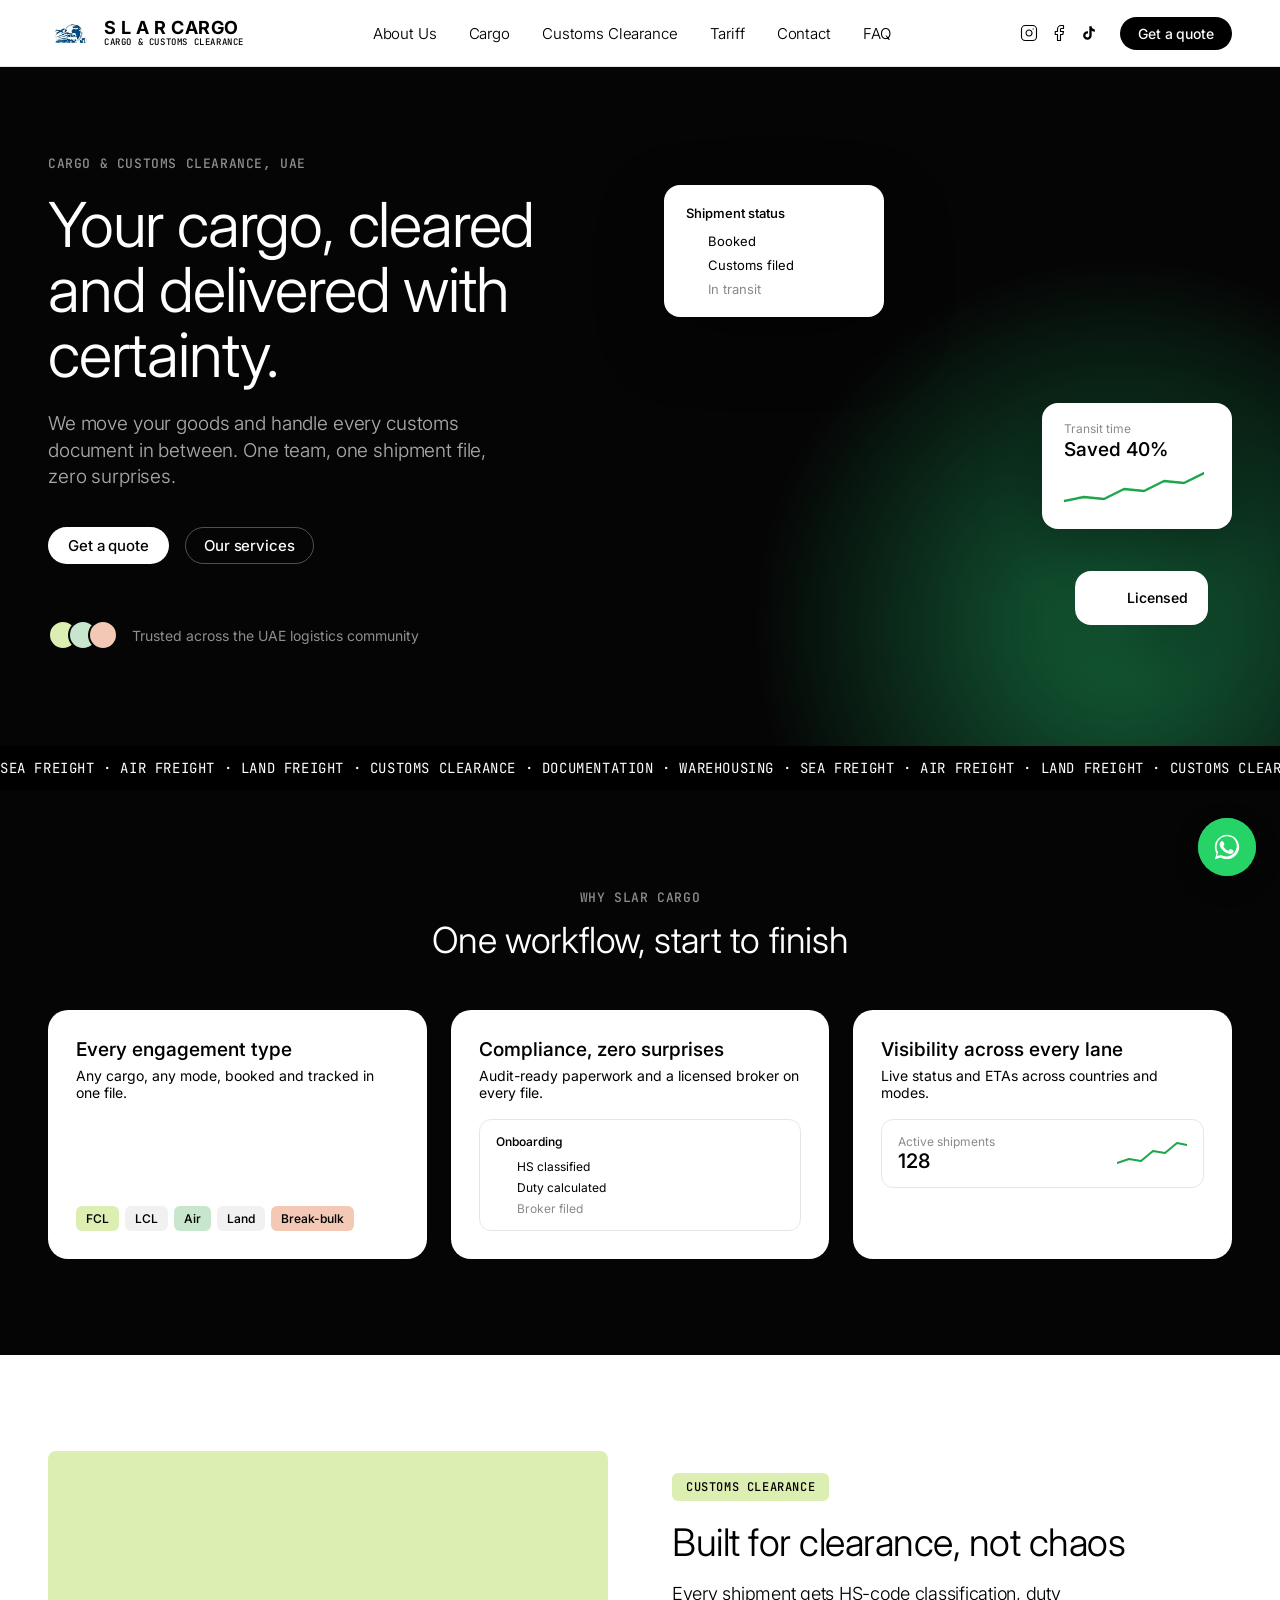
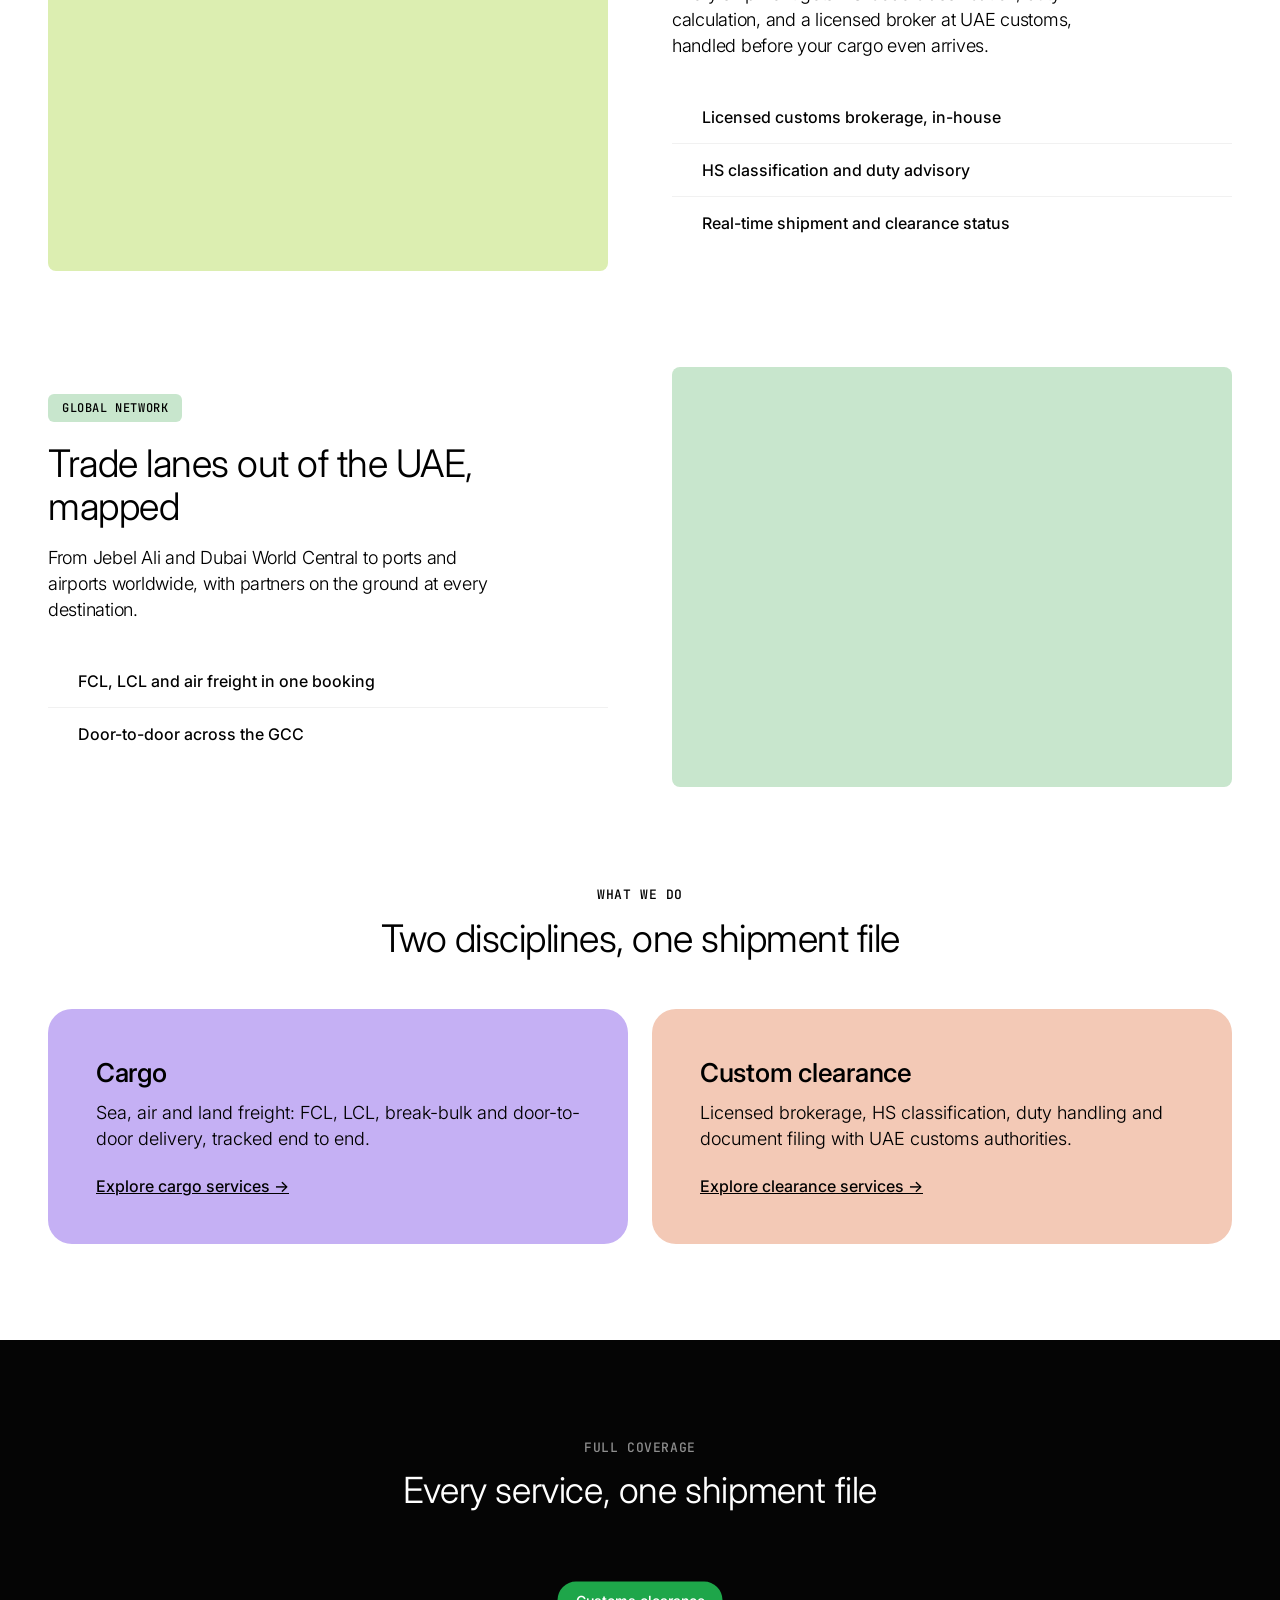
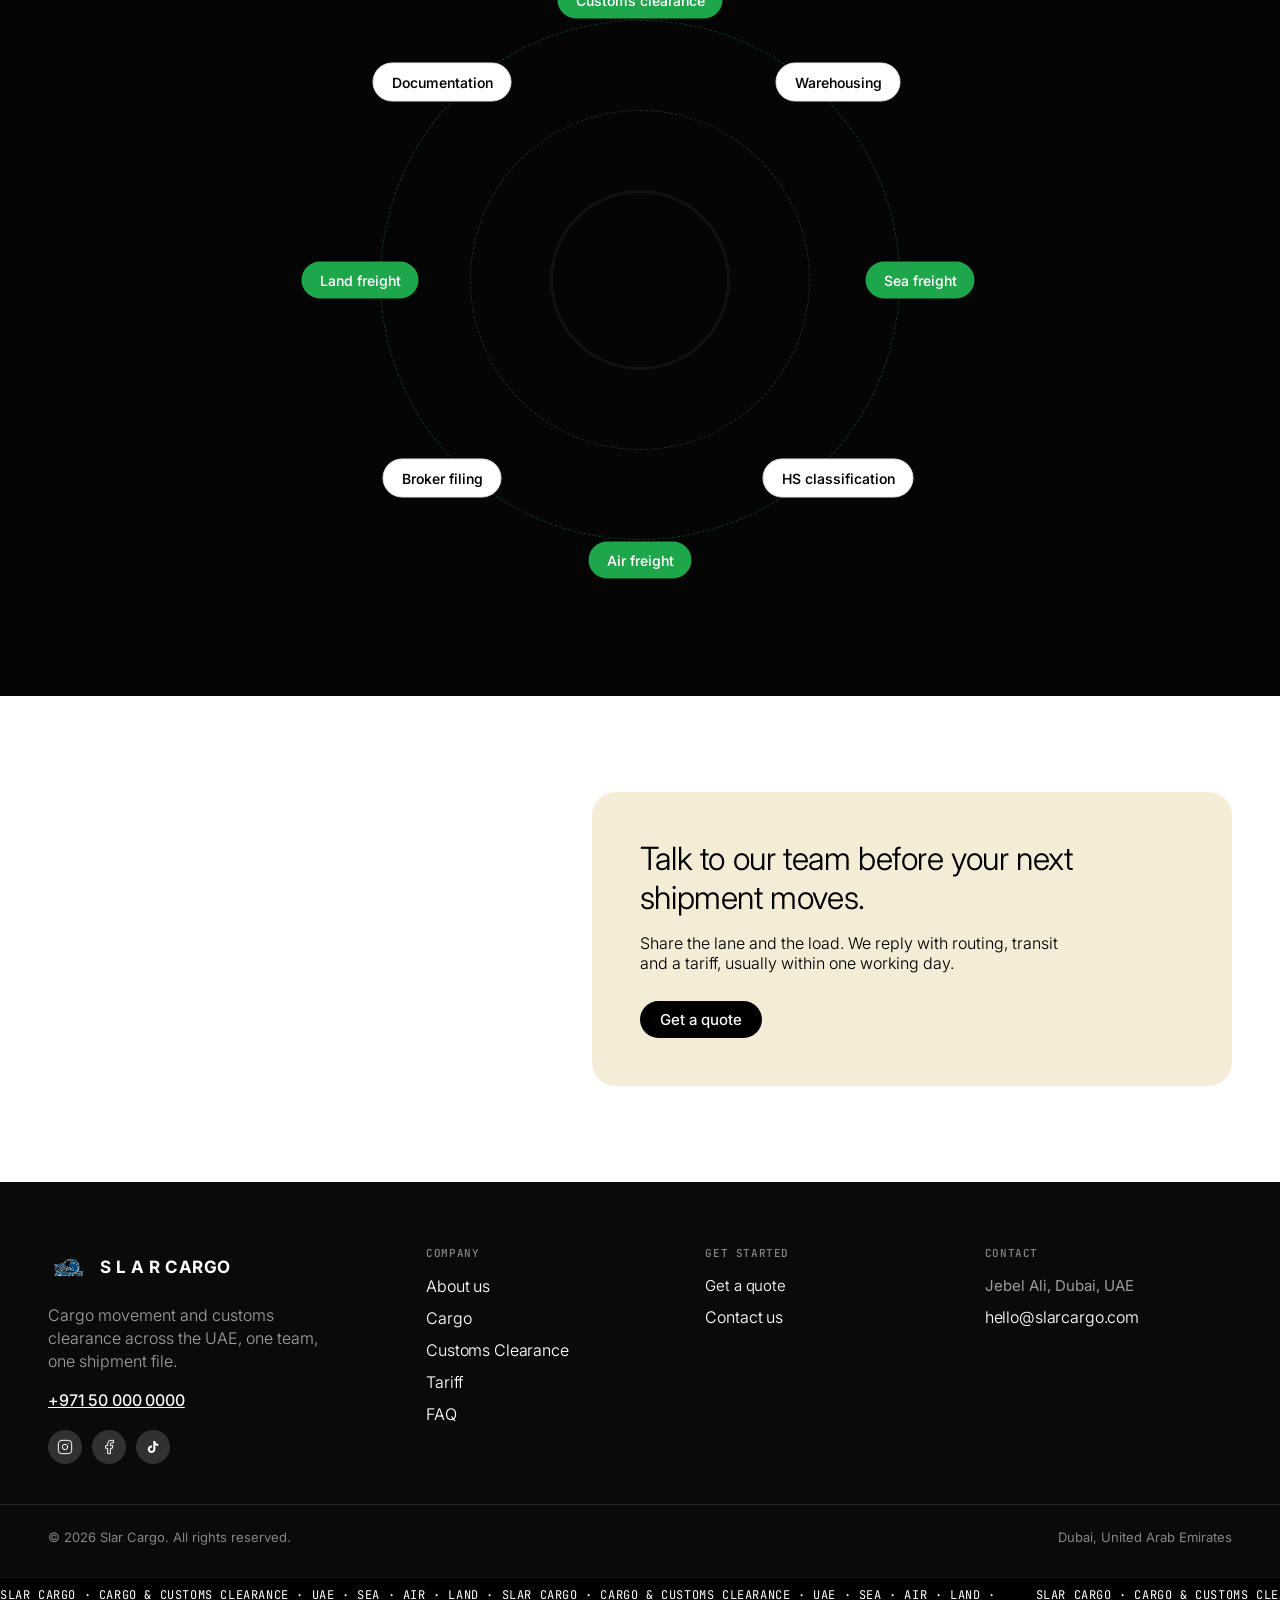
==== commit 7ac5da89: "Align brand to Slar Cargo / slarcargo.com Co-Authored-By: Claude Opus 4.8 <noreply@anthropic.com>" ====
--- a/index.html
+++ b/index.html
@@ -6,10 +6,10 @@
 <meta http-equiv="X-UA-Compatible" content="IE=edge">
 
 <!-- ===== Primary SEO (Google · Bing · Safari) ===== -->
-<title>Slar Chargo | Cargo Shipping &amp; Customs Clearance in Dubai, UAE</title>
+<title>Slar Cargo | Cargo Shipping &amp; Customs Clearance in Dubai, UAE</title>
 <meta name="description" content="Sea, air and land freight forwarding plus licensed customs clearance across Dubai and the UAE. One team, one shipment file. Get a fast quote today.">
 <meta name="keywords" content="cargo Dubai, customs clearance Dubai, freight forwarder UAE, sea freight Dubai, air freight Dubai, land freight GCC, customs broker UAE, Jebel Ali cargo, import export Dubai, HS classification UAE, LCL FCL Dubai, door to door cargo UAE">
-<meta name="author" content="Slar Chargo">
+<meta name="author" content="Slar Cargo">
 <meta name="robots" content="index, follow, max-image-preview:large, max-snippet:-1, max-video-preview:-1">
 <meta name="googlebot" content="index, follow, max-image-preview:large, max-snippet:-1">
 <meta name="bingbot" content="index, follow">
@@ -25,23 +25,23 @@
 <meta name="theme-color" content="#050505">
 <meta name="apple-mobile-web-app-capable" content="yes">
 <meta name="apple-mobile-web-app-status-bar-style" content="black-translucent">
-<meta name="apple-mobile-web-app-title" content="Slar Chargo">
+<meta name="apple-mobile-web-app-title" content="Slar Cargo">
 <meta name="format-detection" content="telephone=yes">
 
 <!-- ===== Open Graph ===== -->
-<meta property="og:site_name" content="Slar Chargo">
+<meta property="og:site_name" content="Slar Cargo">
 <meta property="og:type" content="website">
-<meta property="og:title" content="Slar Chargo | Cargo Shipping &amp; Customs Clearance in Dubai, UAE">
+<meta property="og:title" content="Slar Cargo | Cargo Shipping &amp; Customs Clearance in Dubai, UAE">
 <meta property="og:description" content="Sea, air and land freight forwarding plus licensed customs clearance across Dubai and the UAE. One team, one shipment file.">
 <meta property="og:url" content="https://slarcargo.com/">
 <meta property="og:image" content="https://slarcargo.com/assets/slar-cargo-icon.png">
-<meta property="og:image:alt" content="Slar Chargo — cargo and customs clearance in Dubai, UAE">
+<meta property="og:image:alt" content="Slar Cargo — cargo and customs clearance in Dubai, UAE">
 <meta property="og:locale" content="en_US">
 <meta property="og:locale:alternate" content="ar_AE">
 
 <!-- ===== Twitter / X ===== -->
 <meta name="twitter:card" content="summary_large_image">
-<meta name="twitter:title" content="Slar Chargo | Cargo &amp; Customs Clearance in Dubai, UAE">
+<meta name="twitter:title" content="Slar Cargo | Cargo &amp; Customs Clearance in Dubai, UAE">
 <meta name="twitter:description" content="Sea, air and land freight plus licensed customs clearance across Dubai and the UAE.">
 <meta name="twitter:image" content="https://slarcargo.com/assets/slar-cargo-icon.png">
 
@@ -77,11 +77,11 @@
     {
       "@type": "Organization",
       "@id": "https://slarcargo.com/#org",
-      "name": "Slar Chargo",
+      "name": "Slar Cargo",
       "url": "https://slarcargo.com/",
       "logo": "https://slarcargo.com/assets/slar-cargo-icon.png",
       "description": "Cargo movement and customs clearance across the UAE — one team, one shipment file.",
-      "email": "hello@slarchargo.com",
+      "email": "hello@slarcargo.com",
       "telephone": "+971-50-000-0000",
       "areaServed": ["AE", "GCC"],
       "sameAs": []
@@ -89,12 +89,12 @@
     {
       "@type": ["MovingCompany", "LocalBusiness"],
       "@id": "https://slarcargo.com/#business",
-      "name": "Slar Chargo",
+      "name": "Slar Cargo",
       "url": "https://slarcargo.com/",
       "image": "https://slarcargo.com/assets/slar-cargo-icon.png",
       "priceRange": "$$",
       "telephone": "+971-50-000-0000",
-      "email": "hello@slarchargo.com",
+      "email": "hello@slarcargo.com",
       "address": {
         "@type": "PostalAddress",
         "streetAddress": "Jebel Ali Free Zone",
@@ -112,7 +112,7 @@
       "@type": "WebSite",
       "@id": "https://slarcargo.com/#website",
       "url": "https://slarcargo.com/",
-      "name": "Slar Chargo",
+      "name": "Slar Cargo",
       "publisher": { "@id": "https://slarcargo.com/#org" },
       "inLanguage": "en"
     }
@@ -128,7 +128,7 @@
   <nav class="sc-nav" style="position:sticky;top:0;z-index:50;background:#ffffff;border-bottom:1px solid #e6e6e6;font-family:'Inter',system-ui,sans-serif;min-height:56px;display:flex;align-items:center">
     <div style="max-width:1280px;margin:0 auto;padding:10px 48px;width:100%;box-sizing:border-box;display:flex;align-items:center;justify-content:space-between;gap:24px;flex-wrap:wrap">
       <a href="index.html" class="sc-brand" style="display:flex;align-items:center;gap:10px;text-decoration:none;color:#000000">
-        <img src="assets/slar-cargo-icon-transparent.png" alt="Slar Chargo" style="width:46px;height:46px;object-fit:contain;flex-shrink:0" />
+        <img src="assets/slar-cargo-icon-transparent.png" alt="Slar Cargo" style="width:46px;height:46px;object-fit:contain;flex-shrink:0" />
         <div style="display:flex;flex-direction:column;line-height:1.1">
           <span style="font-size:18px;font-weight:700;letter-spacing:0.5px;color:#000000">S L A R CARGO</span>
           <span style="font-family:'JetBrains Mono',monospace;font-size:9px;font-weight:500;letter-spacing:0.6px;color:#000000;text-transform:uppercase">Cargo &amp; Customs Clearance</span>
@@ -212,7 +212,7 @@
   <section style="background:#050505;padding:96px 48px">
     <div style="max-width:1280px;margin:0 auto">
       <div style="text-align:center;margin-bottom:48px">
-        <span style="font-family:'JetBrains Mono',monospace;font-size:13px;font-weight:500;letter-spacing:0.6px;text-transform:uppercase;color:rgba(255,255,255,0.55)">Why Slar Chargo</span>
+        <span style="font-family:'JetBrains Mono',monospace;font-size:13px;font-weight:500;letter-spacing:0.6px;text-transform:uppercase;color:rgba(255,255,255,0.55)">Why Slar Cargo</span>
         <h2 style="font-size:36px;font-weight:340;letter-spacing:-0.4px;margin:12px 0 0;color:#ffffff">One workflow, start to finish</h2>
       </div>
       <div style="display:grid;grid-template-columns:1fr 1fr 1fr;gap:24px">
@@ -330,7 +330,7 @@
       <div style="position:relative;width:640px;height:640px;margin:0 auto;max-width:100%">
         <div style="position:absolute;top:50%;left:50%;transform:translate(-50%,-50%);width:520px;height:520px;border-radius:9999px;border:1px dashed rgba(30,166,74,0.35)"></div>
         <div style="position:absolute;top:50%;left:50%;transform:translate(-50%,-50%);width:340px;height:340px;border-radius:9999px;border:1px dashed rgba(255,255,255,0.15)"></div>
-        <div style="position:absolute;top:50%;left:50%;transform:translate(-50%,-50%);width:180px;height:180px;border-radius:9999px;overflow:hidden;border:3px solid #111111"><img src="https://images.unsplash.com/photo-1522071820081-009f0129c71c?w=600&q=80&auto=format&fit=crop" onerror="this.style.display='none'" alt="Slar Chargo operations team" style="width:100%;height:100%;object-fit:cover;display:block" /></div>
+        <div style="position:absolute;top:50%;left:50%;transform:translate(-50%,-50%);width:180px;height:180px;border-radius:9999px;overflow:hidden;border:3px solid #111111"><img src="https://images.unsplash.com/photo-1522071820081-009f0129c71c?w=600&q=80&auto=format&fit=crop" onerror="this.style.display='none'" alt="Slar Cargo operations team" style="width:100%;height:100%;object-fit:cover;display:block" /></div>
         <div style="position:absolute;top:320px;left:600px;transform:translate(-50%,-50%);background:#1ea64a;color:#ffffff;padding:10px 18px;border-radius:9999px;font-size:14px;font-weight:540;white-space:nowrap">Sea freight</div>
         <div style="position:absolute;top:518px;left:518px;transform:translate(-50%,-50%);background:#ffffff;color:#000000;padding:10px 18px;border-radius:9999px;font-size:14px;font-weight:540;white-space:nowrap;border:1px solid #e6e6e6">HS classification</div>
         <div style="position:absolute;top:600px;left:320px;transform:translate(-50%,-50%);background:#1ea64a;color:#ffffff;padding:10px 18px;border-radius:9999px;font-size:14px;font-weight:540;white-space:nowrap">Air freight</div>
@@ -346,7 +346,7 @@
   <!-- ===== CTA ===== -->
   <section style="max-width:1280px;margin:0 auto;padding:96px 48px;display:grid;grid-template-columns:0.9fr 1.1fr;gap:20px;align-items:stretch">
     <div style="position:relative;border-radius:24px;overflow:hidden">
-      <img src="https://images.unsplash.com/photo-1553413077-190dd305871c?w=1000&q=80&auto=format&fit=crop" onerror="this.style.display='none'" alt="Slar Chargo warehouse team" style="width:100%;height:100%;min-height:280px;object-fit:cover;display:block" />
+      <img src="https://images.unsplash.com/photo-1553413077-190dd305871c?w=1000&q=80&auto=format&fit=crop" onerror="this.style.display='none'" alt="Slar Cargo warehouse team" style="width:100%;height:100%;min-height:280px;object-fit:cover;display:block" />
     </div>
     <div style="background:#f4ecd6;border-radius:24px;padding:48px;display:flex;flex-direction:column;justify-content:center">
       <h2 style="font-size:32px;font-weight:340;letter-spacing:-0.4px;line-height:1.2;margin:0 0 16px">Talk to our team before your next shipment moves.</h2>
@@ -360,7 +360,7 @@
     <div style="max-width:1280px;margin:0 auto;padding:64px 48px 40px;display:grid;grid-template-columns:1.4fr 1fr 1fr 1fr;gap:32px">
       <div>
         <a href="index.html" style="display:flex;align-items:center;gap:10px;text-decoration:none;color:#ffffff;margin-bottom:16px">
-          <img src="assets/slar-cargo-icon-transparent.png" alt="Slar Chargo" style="width:42px;height:42px;object-fit:contain;flex-shrink:0" />
+          <img src="assets/slar-cargo-icon-transparent.png" alt="Slar Cargo" style="width:42px;height:42px;object-fit:contain;flex-shrink:0" />
           <span style="font-size:17px;font-weight:700;letter-spacing:0.5px">S L A R CARGO</span>
         </a>
         <p style="font-size:16px;font-weight:320;line-height:1.45;color:rgba(255,255,255,0.6);max-width:280px;margin:0 0 16px">Cargo movement and customs clearance across the UAE, one team, one shipment file.</p>
@@ -392,18 +392,18 @@
         <div style="font-family:'JetBrains Mono',monospace;font-size:11px;font-weight:500;letter-spacing:0.6px;text-transform:uppercase;color:rgba(255,255,255,0.5);margin-bottom:16px">Contact</div>
         <div style="display:flex;flex-direction:column;gap:12px">
           <span style="font-size:15px;color:rgba(255,255,255,0.6)">Jebel Ali, Dubai, UAE</span>
-          <a href="mailto:hello@slarchargo.com" style="font-size:16px;font-weight:330;letter-spacing:-0.14px;color:#ffffff;text-decoration:none">hello@slarchargo.com</a>
+          <a href="mailto:hello@slarcargo.com" style="font-size:16px;font-weight:330;letter-spacing:-0.14px;color:#ffffff;text-decoration:none">hello@slarcargo.com</a>
         </div>
       </div>
     </div>
     <div style="max-width:1280px;margin:0 auto;padding:0 48px 32px;display:flex;justify-content:space-between;border-top:1px solid rgba(255,255,255,0.1);padding-top:24px">
-      <span style="font-size:13px;color:rgba(255,255,255,0.5)">© 2026 Slar Chargo. All rights reserved.</span>
+      <span style="font-size:13px;color:rgba(255,255,255,0.5)">© 2026 Slar Cargo. All rights reserved.</span>
       <span style="font-size:13px;color:rgba(255,255,255,0.5)">Dubai, United Arab Emirates</span>
     </div>
     <div style="background:#000000;height:36px;display:flex;align-items:center;overflow:hidden;white-space:nowrap;border-top:1px solid rgba(255,255,255,0.08)">
       <div style="display:flex;animation:slar-marquee 22s linear infinite;flex-shrink:0">
-        <span style="font-family:'JetBrains Mono',monospace;font-size:12px;letter-spacing:0.6px;color:#ffffff;text-transform:uppercase;padding-right:40px">SLAR CHARGO · CARGO &amp; CUSTOMS CLEARANCE · UAE · SEA · AIR · LAND · SLAR CHARGO · CARGO &amp; CUSTOMS CLEARANCE · UAE · SEA · AIR · LAND ·</span>
-        <span style="font-family:'JetBrains Mono',monospace;font-size:12px;letter-spacing:0.6px;color:#ffffff;text-transform:uppercase;padding-right:40px">SLAR CHARGO · CARGO &amp; CUSTOMS CLEARANCE · UAE · SEA · AIR · LAND · SLAR CHARGO · CARGO &amp; CUSTOMS CLEARANCE · UAE · SEA · AIR · LAND ·</span>
+        <span style="font-family:'JetBrains Mono',monospace;font-size:12px;letter-spacing:0.6px;color:#ffffff;text-transform:uppercase;padding-right:40px">SLAR CARGO · CARGO &amp; CUSTOMS CLEARANCE · UAE · SEA · AIR · LAND · SLAR CARGO · CARGO &amp; CUSTOMS CLEARANCE · UAE · SEA · AIR · LAND ·</span>
+        <span style="font-family:'JetBrains Mono',monospace;font-size:12px;letter-spacing:0.6px;color:#ffffff;text-transform:uppercase;padding-right:40px">SLAR CARGO · CARGO &amp; CUSTOMS CLEARANCE · UAE · SEA · AIR · LAND · SLAR CARGO · CARGO &amp; CUSTOMS CLEARANCE · UAE · SEA · AIR · LAND ·</span>
       </div>
     </div>
   </footer>
